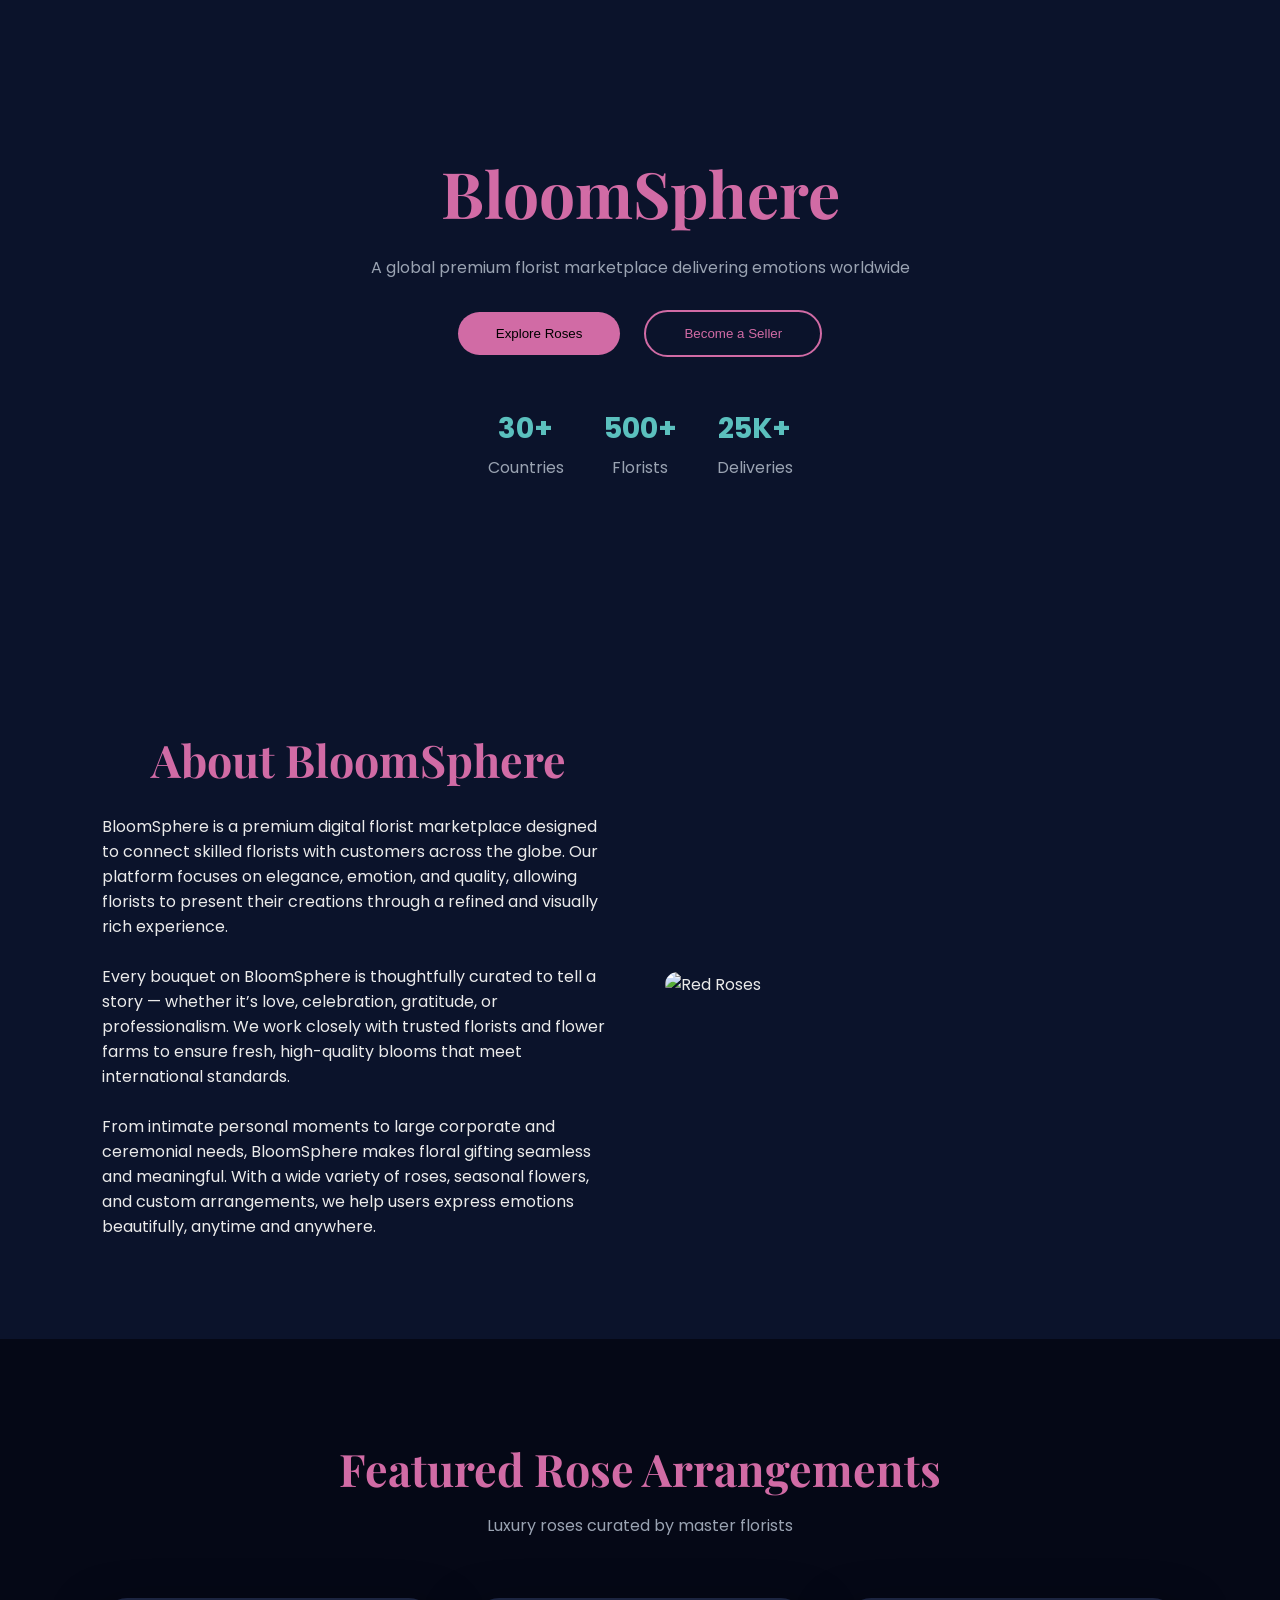
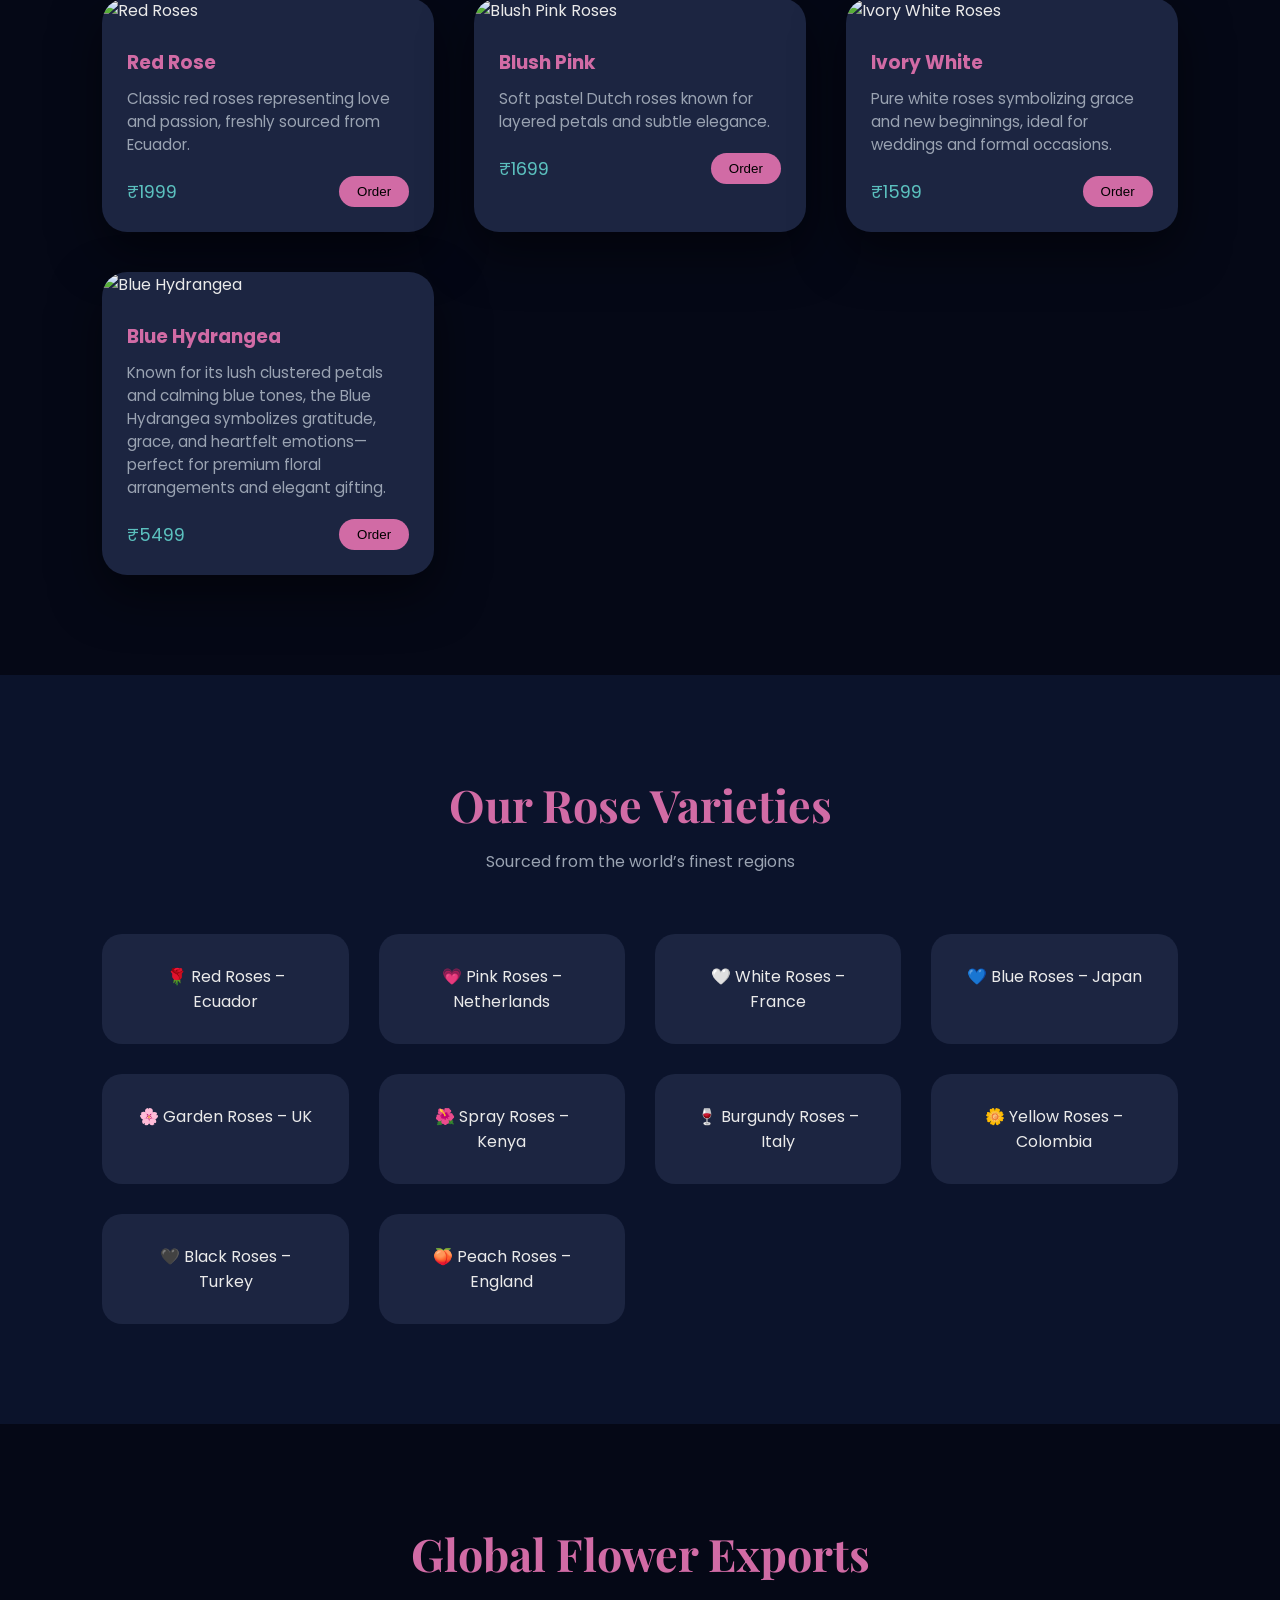
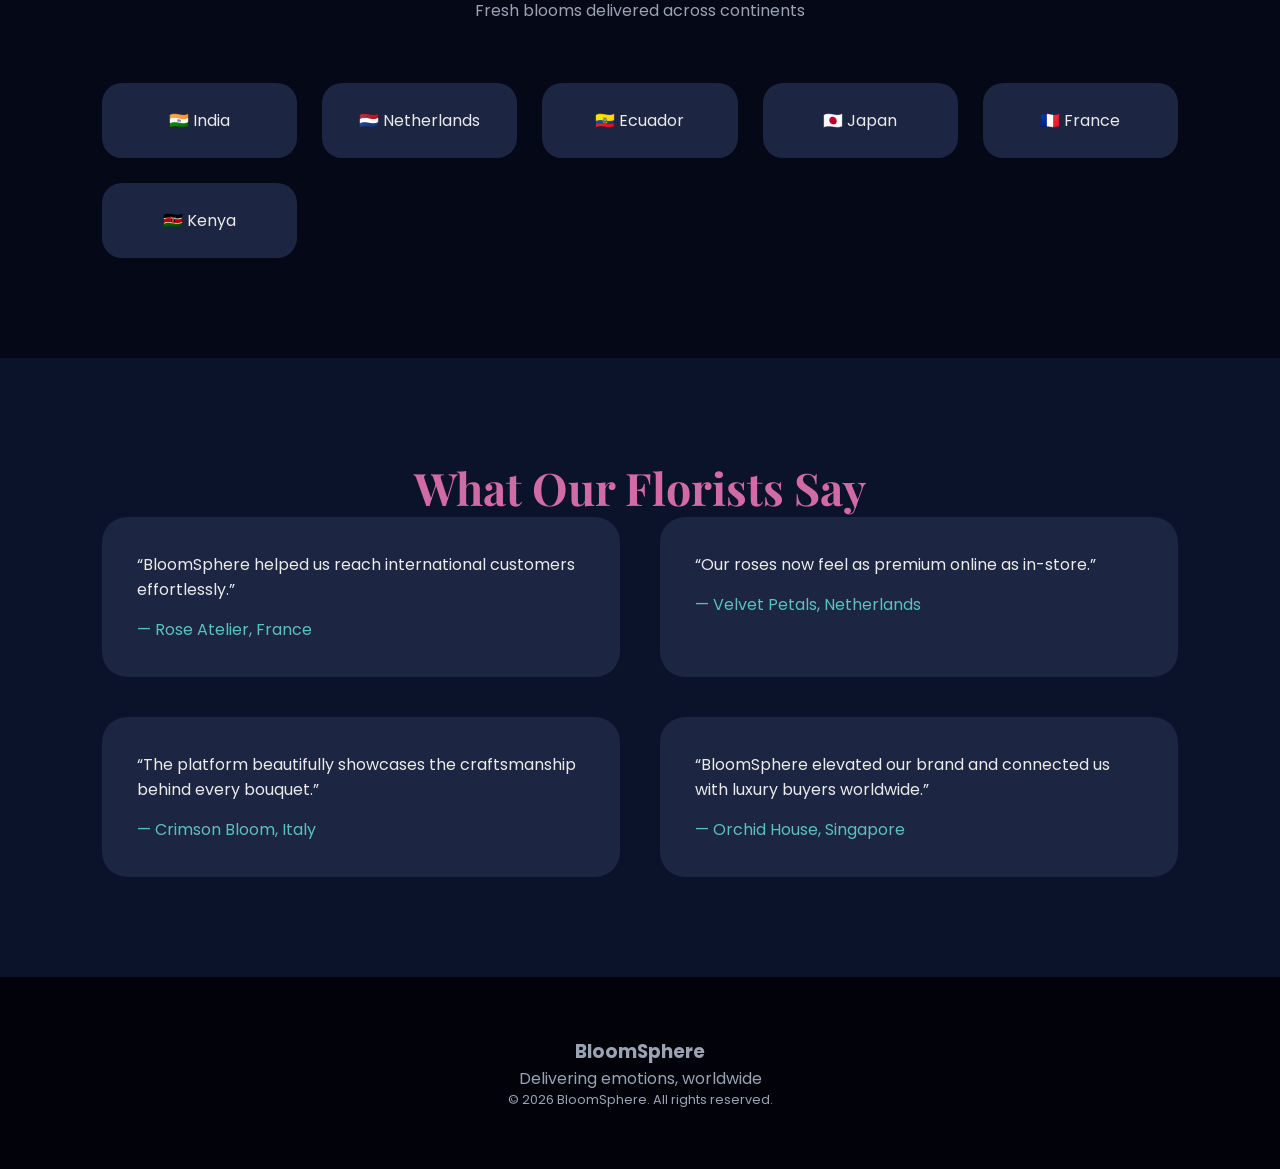
==== ex1.html @ f8bc9b8b "This is basic PWA" ====
<!DOCTYPE html>
<html lang="en">
<head>
  <meta charset="UTF-8">
  <meta name="viewport" content="width=device-width, initial-scale=1.0">
  <title>BloomSphere | Global Floral Marketplace</title>

  <!-- PWA Manifest -->
  <link rel="manifest" href="manifest.json">

  <!-- Fonts -->
  <link href="https://fonts.googleapis.com/css2?family=Playfair+Display:wght@600;700&family=Poppins:wght@300;400;500&display=swap" rel="stylesheet">

  <!-- CSS -->
  <link rel="stylesheet" href="ex1.css">
</head>
<body>

<!-- ================= HERO ================= -->
<header class="hero" style="background:
    linear-gradient(rgba(11,19,43,.8), rgba(11,19,43,.8)),
    url('https://images.unsplash.com/photo-1509042239860-f550ce710b93');
    background-size:cover;
    background-position:center;">
  <div class="hero-content">
    <!-- Logo Added -->
    <!-- <img src="logo2.png" alt="BloomSphere Logo" class="logo"> -->
    <h1>BloomSphere</h1>
    <p class="hero-sub">
      A global premium florist marketplace delivering emotions worldwide
    </p>

    <div class="hero-btns">
      <button id="exploreBtn">Explore Roses</button>
      <button class="outline" id="sellerBtn">Become a Seller</button>
    </div>

    <div class="hero-stats">
      <div><strong>30+</strong><span>Countries</span></div>
      <div><strong>500+</strong><span>Florists</span></div>
      <div><strong>25K+</strong><span>Deliveries</span></div>
    </div>
  </div>
</header>

<!-- ================= ABOUT ================= -->
<section class="section">
  <div class="about-grid">
    <div>
      <h2>About BloomSphere</h2><br>
      <p>BloomSphere is a premium digital florist marketplace designed to connect skilled florists with customers across the globe. Our platform focuses on elegance, emotion, and quality, allowing florists to present their creations through a refined and visually rich experience.</p><br>
      <p>Every bouquet on BloomSphere is thoughtfully curated to tell a story — whether it’s love, celebration, gratitude, or professionalism. We work closely with trusted florists and flower farms to ensure fresh, high-quality blooms that meet international standards.</p><br>
      <p>From intimate personal moments to large corporate and ceremonial needs, BloomSphere makes floral gifting seamless and meaningful. With a wide variety of roses, seasonal flowers, and custom arrangements, we help users express emotions beautifully, anytime and anywhere.</p>
    </div>
    <!-- ✅ Correct red rose image -->
    <img src="https://images.unsplash.com/photo-1509042239860-f550ce710b93" alt="Red Roses" >
  </div>
</section>

<!-- ================= FEATURED ROSES ================= -->
<section class="section soft">
  <h2>Featured Rose Arrangements</h2>
  <p class="subtitle">Luxury roses curated by master florists</p>

  <div class="flowers">
    <!-- ✅ Red Rose placed correctly -->
    <div class="card">
      <img src="https://images.unsplash.com/photo-1509042239860-f550ce710b93" alt="Red Roses">
      <div class="card-content">
        <h3>Red Rose</h3>
        <p>Classic red roses representing love and passion, freshly sourced from Ecuador.</p>
        <div class="price">
          <span>₹1999</span>
          <button>Order</button>
        </div>
      </div>
    </div>

    <div class="card">
      <img src="https://encrypted-tbn0.gstatic.com/images?q=tbn:ANd9GcQV39lnVWKHWKZfpyerNtTg8d7puLQE8ZFc7w&s" alt="Blush Pink Roses">
      <div class="card-content">
        <h3>Blush Pink</h3>
        <p>Soft pastel Dutch roses known for layered petals and subtle elegance.</p>
        <div class="price">
          <span>₹1699</span>
          <button>Order</button>
        </div>
      </div>
    </div>

    <div class="card">
      <img src="https://hgtvhome.sndimg.com/content/dam/images/grdn/fullset/2013/5/21/0/Original_york-minster-rose.jpg.rend.hgtvcom.616.616.85.suffix/1452655040107.webp" alt="Ivory White Roses">
      <div class="card-content">
        <h3>Ivory White</h3>
        <p>Pure white roses symbolizing grace and new beginnings, ideal for weddings and formal occasions.</p>
        <div class="price">
          <span>₹1599</span>
          <button>Order</button>
        </div>
      </div>
    </div>

    <div class="card">
      <img src="https://img.freepik.com/premium-photo/close-up-blue-hydrangea-flowers-against-black-background_1048944-29044737.jpg?semt=ais_hybrid&w=740&q=80" alt="Blue Hydrangea">
      <div class="card-content">
        <h3>Blue Hydrangea</h3>
        <p>Known for its lush clustered petals and calming blue tones, the Blue Hydrangea symbolizes gratitude, grace, and heartfelt emotions—perfect for premium floral arrangements and elegant gifting.</p>
        <div class="price">
          <span>₹5499</span>
          <button>Order</button>
        </div>
      </div>
    </div>
  </div>
</section>

<!-- ================= ROSE VARIETIES ================= -->
<section class="section">
  <h2>Our Rose Varieties</h2>
  <p class="subtitle">Sourced from the world’s finest regions</p>

  <div class="rose-grid">
    <div class="rose">🌹 Red Roses – Ecuador</div>
    <div class="rose">💗 Pink Roses – Netherlands</div>
    <div class="rose">🤍 White Roses – France</div>
    <div class="rose">💙 Blue Roses – Japan</div>
    <div class="rose">🌸 Garden Roses – UK</div>
    <div class="rose">🌺 Spray Roses – Kenya</div>
    <div class="rose">🍷 Burgundy Roses – Italy</div>
    <div class="rose">🌼 Yellow Roses – Colombia</div>
    <div class="rose">🖤 Black Roses – Turkey</div>
    <div class="rose">🍑 Peach Roses – England</div>
  </div>
</section>

<!-- ================= GLOBAL EXPORT ================= -->
<section class="section soft">
  <h2>Global Flower Exports</h2>
  <p class="subtitle">Fresh blooms delivered across continents</p>

  <div class="countries">
    <div class="country">🇮🇳 India</div>
    <div class="country">🇳🇱 Netherlands</div>
    <div class="country">🇪🇨 Ecuador</div>
    <div class="country">🇯🇵 Japan</div>
    <div class="country">🇫🇷 France</div>
    <div class="country">🇰🇪 Kenya</div>
  </div>
</section>

<!-- ================= TESTIMONIALS ================= -->
<section class="section">
  <h2>What Our Florists Say</h2>
  <div class="testimonials">
    <div class="testimonial">“BloomSphere helped us reach international customers effortlessly.”<span>— Rose Atelier, France</span></div>
    <div class="testimonial">“Our roses now feel as premium online as in-store.”<span>— Velvet Petals, Netherlands</span></div>
    <div class="testimonial">“The platform beautifully showcases the craftsmanship behind every bouquet.”<span>— Crimson Bloom, Italy</span></div>
    <div class="testimonial">“BloomSphere elevated our brand and connected us with luxury buyers worldwide.”<span>— Orchid House, Singapore</span></div>
  </div>
</section>

<script src="app.js"></script>

<!-- ================= FOOTER ================= -->
<footer>
  <h3>BloomSphere</h3>
  <p>Delivering emotions, worldwide</p>
  <p class="small">© 2026 BloomSphere. All rights reserved.</p>
</footer>

</body>
</html>
---- ex1.css ----
:root{
  --bg:#0b132b;
  --card:#1c2541;
  --primary:#d16ba5;
  --secondary:#5bc0be;
  --text:#eaeaea;
  --muted:#9aa3b2;
}

*{
  margin:0;
  padding:0;
  box-sizing:border-box;
}

body{
  font-family:'Poppins',sans-serif;
  background:var(--bg);
  color:var(--text);
}

/* ================= HERO ================= */
.hero{
  min-height:70vh;
  background:
    linear-gradient(rgba(11,19,43,.8),rgba(11,19,43,.8)),
    url("https://images.unsplash.com/photo-1509042239860-f550ce710b93");
  background-size:cover;
  background-position:center;
  display:flex;
  align-items:center;
  justify-content:center;
  text-align:center;
}

.hero h1{
  font-family:'Playfair Display',serif;
  font-size:4rem;
  color:var(--primary);
}

.hero-sub{
  max-width:650px;
  margin:20px auto;
  color:var(--muted);
}

.hero-btns button{
  padding:14px 38px;
  margin:10px;
  border:none;
  border-radius:30px;
  background:var(--primary);
  cursor:pointer;
  transition:.3s;
}

.hero-btns button:hover{
  transform:translateY(-5px);
}

.hero-btns .outline{
  background:transparent;
  border:2px solid var(--primary);
  color:var(--primary);
}

.hero-stats{
  margin-top:40px;
  display:flex;
  justify-content:center;
  gap:40px;
}

.hero-stats strong{
  font-size:1.8rem;
  color:var(--secondary);
}

.hero-stats span{
  display:block;
  margin-top:5px;
  color:var(--muted);
}

/* ================= SECTIONS ================= */
.section{
  padding:100px 8%;
}

.soft{
  background:#050816;
}

.section h2{
  text-align:center;
  font-family:'Playfair Display',serif;
  font-size:2.8rem;
  color:var(--primary);
}

.subtitle{
  text-align:center;
  margin:15px 0 60px;
  color:var(--muted);
}

/* ================= ABOUT ================= */
.about-grid{
  display:grid;
  grid-template-columns:1fr 1fr;
  gap:50px;
  align-items:center;
}

.about-grid img{
  width:100%;
  border-radius:25px;
}

/* ================= FLOWER CARDS ================= */
.flowers{
  display:grid;
  grid-template-columns:repeat(auto-fit,minmax(260px,1fr));
  gap:40px;
}

.card{
  background:var(--card);
  border-radius:25px;
  overflow:hidden;
  box-shadow:0 20px 50px rgba(0,0,0,.5);
  transition:.4s;
}

.card:hover{
  transform:translateY(-12px);
}

.card img{
  width:100%;
  height:240px;
  object-fit:cover;
}

.card-content{
  padding:25px;
}

.card-content h3{
  margin-bottom:10px;
  color:var(--primary);
}

.card-content p{
  color:var(--muted);
  font-size:.95rem;
}

.price{
  display:flex;
  justify-content:space-between;
  align-items:center;
  margin-top:20px;
}

.price span{
  color:var(--secondary);
  font-size:1.1rem;
}

.price button{
  padding:8px 18px;
  border:none;
  border-radius:20px;
  background:var(--primary);
  cursor:pointer;
}

/* ================= ROSES ================= */
.rose-grid{
  display:grid;
  grid-template-columns:repeat(auto-fit,minmax(220px,1fr));
  gap:30px;
}

.rose{
  background:var(--card);
  padding:30px;
  border-radius:20px;
  text-align:center;
  transition:.3s;
}

.rose:hover{
  transform:translateY(-6px);
}

/* ================= COUNTRIES ================= */
.countries{
  display:grid;
  grid-template-columns:repeat(auto-fit,minmax(180px,1fr));
  gap:25px;
}

.country{
  background:var(--card);
  padding:25px;
  text-align:center;
  border-radius:20px;
}

/* ================= TESTIMONIALS ================= */
.testimonials{
  display:grid;
  grid-template-columns:1fr 1fr;
  gap:40px;
}

.testimonial{
  background:var(--card);
  padding:35px;
  border-radius:25px;
}

.testimonial span{
  display:block;
  margin-top:15px;
  color:var(--secondary);
}

/* ================= FOOTER ================= */
footer{
  background:#02030a;
  text-align:center;
  padding:60px;
  color:var(--muted);
}

.small{
  font-size:.8rem;
}
.logo {
  width: 80px;
  height: 80px;
  margin-bottom: 20px;
  border-radius: 50%;
  object-fit: cover;
}


/* ================= RESPONSIVE ================= */
@media(max-width:900px){
  .about-grid,
  .testimonials{
    grid-template-columns:1fr;
  }

  .hero h1{
    font-size:3rem;
  }

  .hero-stats{
    flex-direction:column;
  }
}
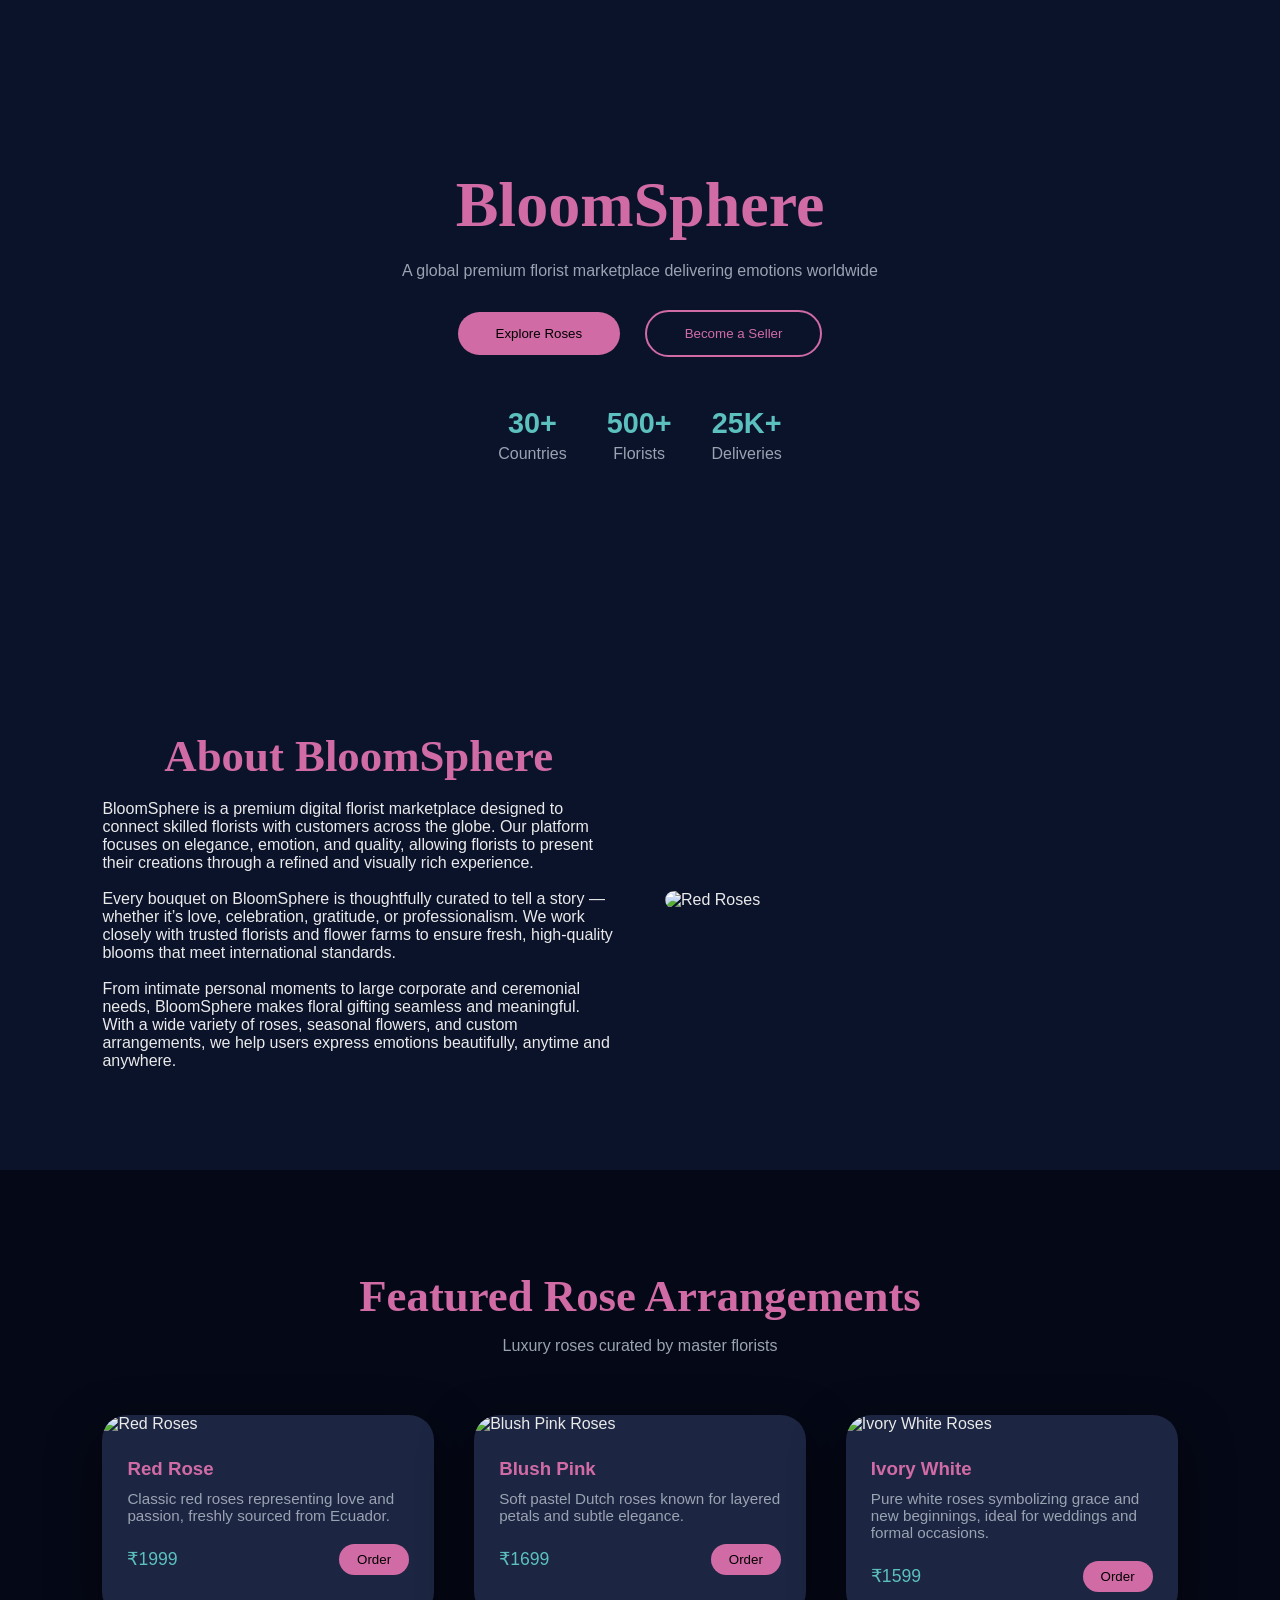
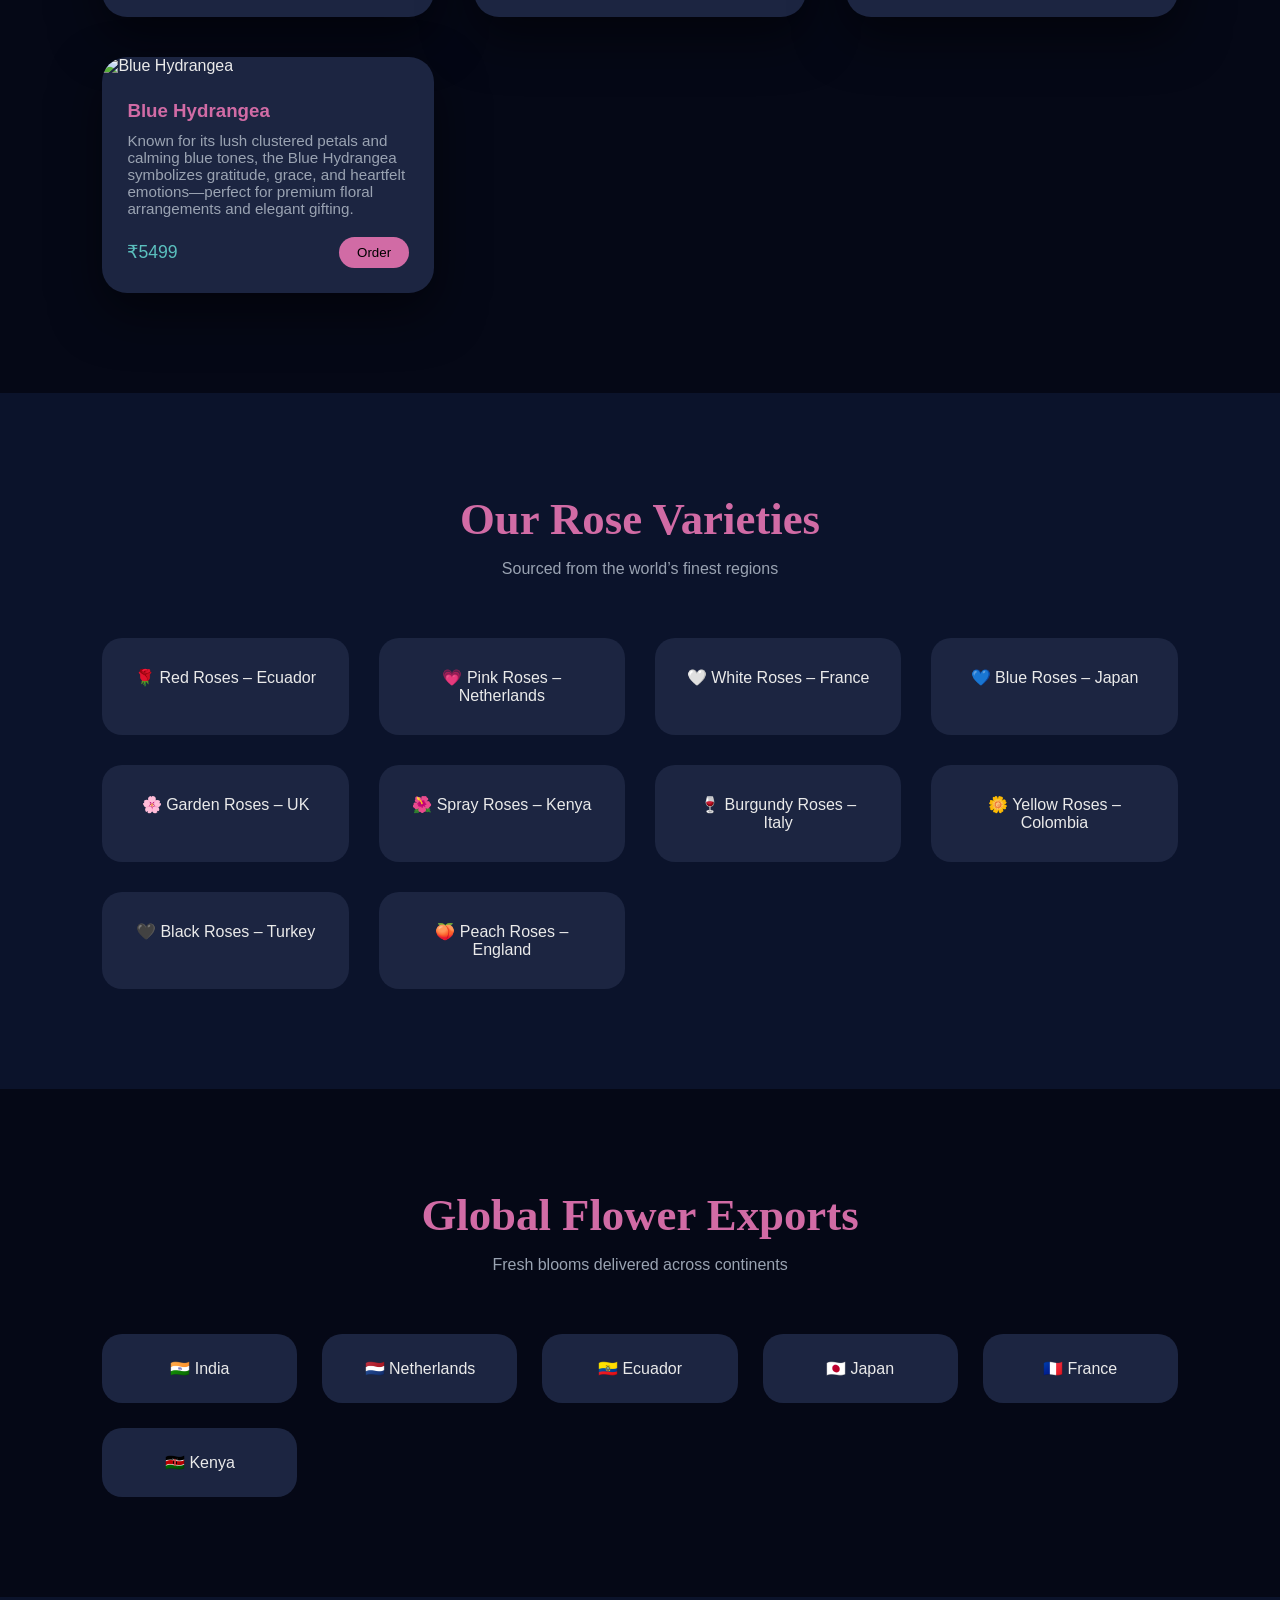
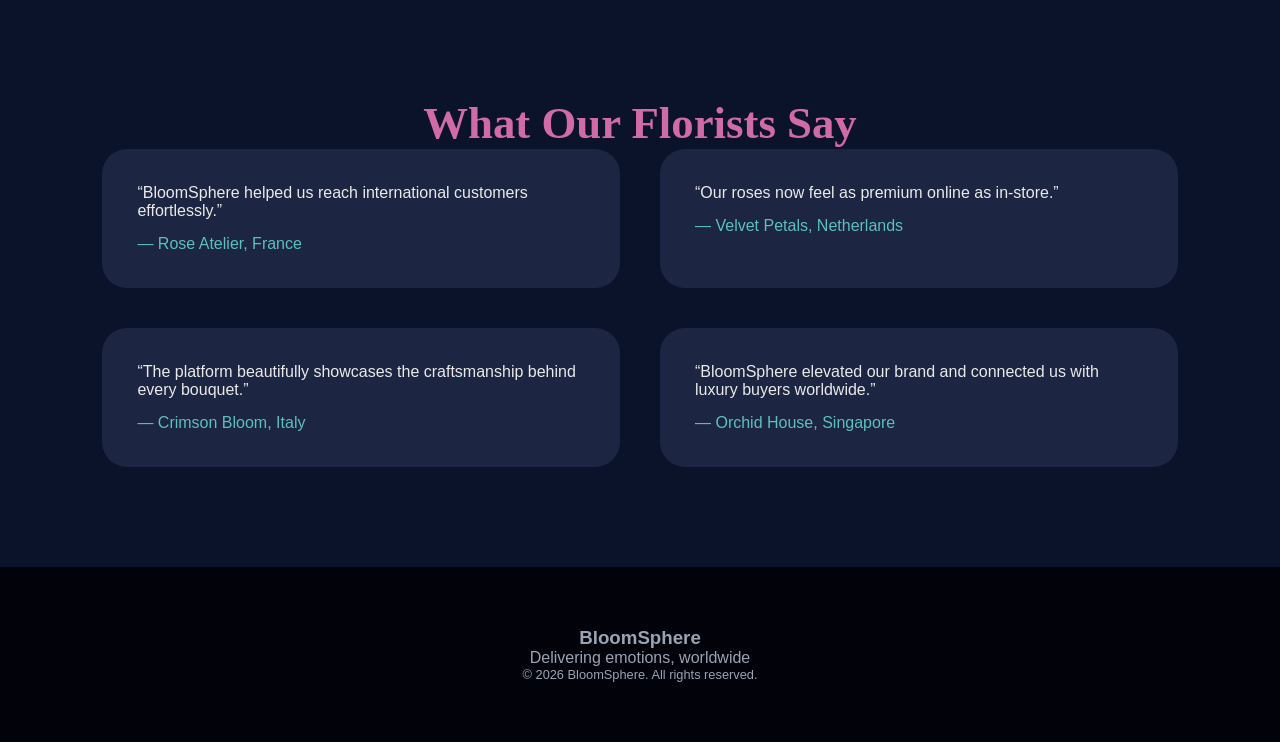
==== commit 24ded4ad: "Update font link and image source in ex1.html" ====
--- a/ex1.html
+++ b/ex1.html
@@ -9,7 +9,7 @@
   <link rel="manifest" href="manifest.json">
 
   <!-- Fonts -->
-  <link href="https://fonts.googleapis.com/css2?family=Playfair+Display:wght@600;700&family=Poppins:wght@300;400;500&display=swap" rel="stylesheet">
+  <link href="https://fonts.googleapi.com/css2?family=Playfair+Display:wght@600;700&family=Poppins:wght@300;400;500&display=swap" rel="stylesheet">
 
   <!-- CSS -->
   <link rel="stylesheet" href="ex1.css">
@@ -65,7 +65,7 @@
   <div class="flowers">
     <!-- ✅ Red Rose placed correctly -->
     <div class="card">
-      <img src="https://images.unsplash.com/photo-1509042239860-f550ce710b93" alt="Red Roses">
+      <img src="https://encrypted-tbn0.gstatic.com/images?q=tbn:ANd9GcTIeU4DHtkzDsEf1l6BooI2PuH2gBp_G7UDDg&s" alt="Red Roses">
       <div class="card-content">
         <h3>Red Rose</h3>
         <p>Classic red roses representing love and passion, freshly sourced from Ecuador.</p>
